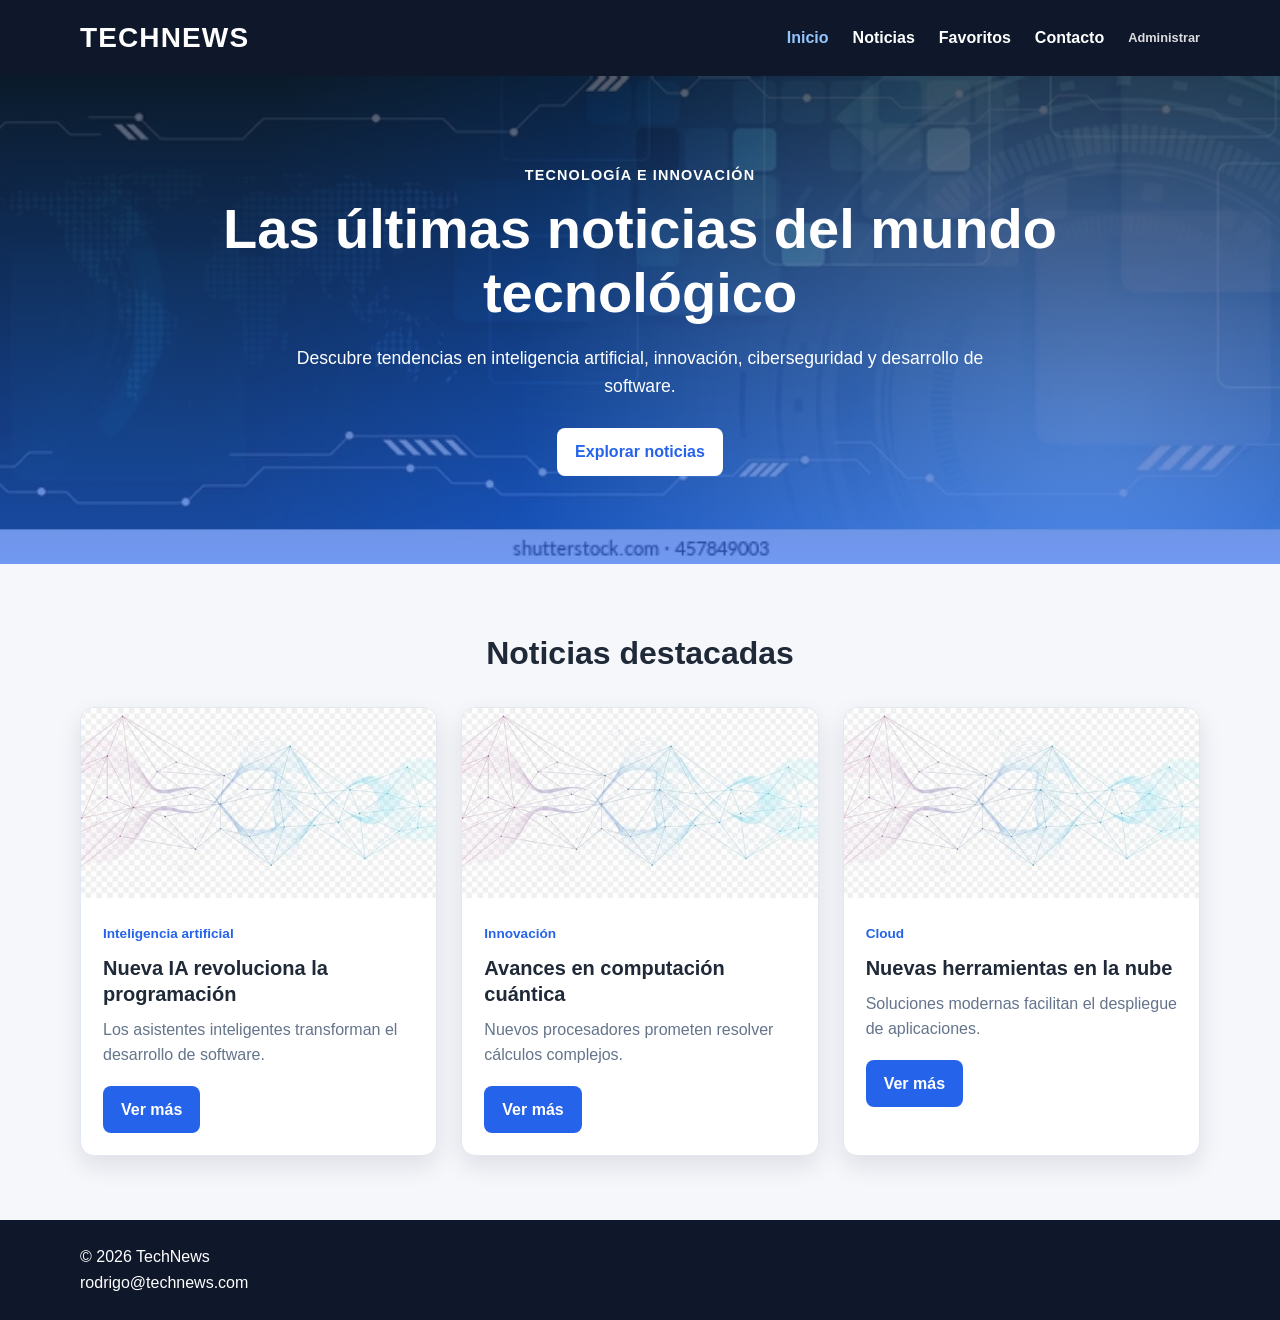
==== index.html @ 0b9430a3 "Entrega 2 TechNews funcional" ====
<!DOCTYPE html>
<html lang="es">
<head>
  <meta charset="UTF-8">
  <meta name="viewport" content="width=device-width, initial-scale=1.0">
  <meta name="description" content="TechNews, portal de noticias tecnológicas">
  <title>TechNews | Inicio</title>
  <link rel="stylesheet" href="css/styles.css">
</head>
<body>

<!-- Encabezado y menú principal -->   
  <header class="header">
    <div class="contenedor header-contenido">
      <a class="logo" href="index.html">TECHNEWS</a>
      <nav class="navegacion" aria-label="Navegación principal">
        <a class="activo" href="index.html">Inicio</a>
        <a href="noticias.html">Noticias</a>
        <a href="favoritos.html">Favoritos</a>
        <a href="contacto.html">Contacto</a>
        <a class="enlace-admin" href="admin.html">Administrar</a>
      </nav>
    </div>
  </header>

<!-- Contenido principal de la página -->

  <main>
    <section class="hero">
      <div class="contenedor hero-contenido">
        <p class="etiqueta">Tecnología e innovación</p>
        <h1>Las últimas noticias del mundo tecnológico</h1>
        <p class="hero-texto">
          Descubre tendencias en inteligencia artificial, innovación,
          ciberseguridad y desarrollo de software.
        </p>
        <a class="boton boton-claro" href="noticias.html">Explorar noticias</a>
      </div>
    </section>

    <section class="seccion contenedor">
      <h2>Noticias destacadas</h2>

      <div class="tarjetas">
        <article class="tarjeta">
          <img class="imagen-noticia" src="img/noticias.jpg" alt="Noticia sobre inteligencia artificial">
          <div class="tarjeta-contenido">
            <span class="categoria">Inteligencia artificial</span>
            <h3>Nueva IA revoluciona la programación</h3>
            <p>Los asistentes inteligentes transforman el desarrollo de software.</p>
            <a class="boton" href="detalle.html?id=1">Ver más</a>
          </div>
        </article>

        <article class="tarjeta">
          <img class="imagen-noticia" src="img/noticias.jpg" alt="Noticia sobre computación cuántica">
          <div class="tarjeta-contenido">
            <span class="categoria">Innovación</span>
            <h3>Avances en computación cuántica</h3>
            <p>Nuevos procesadores prometen resolver cálculos complejos.</p>
            <a class="boton" href="detalle.html?id=2">Ver más</a>
          </div>
        </article>

        <article class="tarjeta">
          <img class="imagen-noticia" src="img/noticias.jpg" alt="Noticia sobre herramientas en la nube">
          <div class="tarjeta-contenido">
            <span class="categoria">Cloud</span>
            <h3>Nuevas herramientas en la nube</h3>
            <p>Soluciones modernas facilitan el despliegue de aplicaciones.</p>
            <a class="boton" href="detalle.html?id=3">Ver más</a>
          </div>
        </article>
      </div>
    </section>
  </main>

<!-- Pie de página -->
 
  <footer class="footer">
    <div class="contenedor">
      <p>&copy; 2026 TechNews</p>
      <p>rodrigo@technews.com</p>
    </div>
  </footer>
</body>
</html>
---- css/styles.css ----
/* Variables de color*/
:root {
  --azul-oscuro: #0f172a;
  --azul: #2563eb;
  --azul-hover: #1d4ed8;
  --blanco: #ffffff;
  --fondo: #f5f7fb;
  --texto: #1f2937;
  --texto-suave: #64748b;
  --borde: #e2e8f0;
  --sombra: 0 10px 25px rgba(15, 23, 42, 0.1);
}

/*Configuración general*/
* {
  box-sizing: border-box;
  margin: 0;
  padding: 0;
}

html {
  scroll-behavior: smooth;
}

body {
  min-height: 100vh;
  background: var(--fondo);
  color: var(--texto);
  font-family: Arial, Helvetica, sans-serif;
  line-height: 1.6;
}

a {
  color: inherit;
}

.contenedor {
  width: min(1120px, 92%);
  margin-inline: auto;
}

/*Encabezado y navegación*/
.header {
  background: var(--azul-oscuro);
  color: var(--blanco);
}

.header-contenido {
  min-height: 76px;
  display: flex;
  align-items: center;
  justify-content: space-between;
  gap: 24px;
}

.logo {
  color: var(--blanco);
  font-size: 1.75rem;
  font-weight: 800;
  letter-spacing: 0.04em;
  text-decoration: none;
}

.navegacion {
  display: flex;
  align-items: center;
  gap: 24px;
}

.navegacion a {
  color: var(--blanco);
  font-weight: 600;
  text-decoration: none;
}

.navegacion a:hover,
.navegacion a.activo {
  color: #93c5fd;
}

/*Portada de la página de inicio*/
.hero {
  background:
    linear-gradient(rgba(15, 23, 42, 0.7), rgba(37, 99, 235, 0.65)),
    url("../img/header.webp") center / cover no-repeat;
  color: var(--blanco);
}

.hero-contenido {
  padding-block: 88px;
  text-align: center;
}

.etiqueta {
  margin-bottom: 10px;
  font-size: 0.9rem;
  font-weight: 700;
  letter-spacing: 0.08em;
  text-transform: uppercase;
}

.hero h1 {
  max-width: 850px;
  margin: 0 auto 18px;
  font-size: clamp(2rem, 5vw, 3.5rem);
  line-height: 1.15;
}

.hero-texto {
  max-width: 700px;
  margin: 0 auto 28px;
  font-size: 1.1rem;
}

/*Botones*/
.boton {
  display: inline-block;
  padding: 11px 18px;
  border: 0;
  border-radius: 8px;
  background: var(--azul);
  color: var(--blanco);
  font-weight: 700;
  text-decoration: none;
  cursor: pointer;
  transition: background 0.2s ease, transform 0.2s ease;
}

.boton:hover {
  background: var(--azul-hover);
  transform: translateY(-1px);
}

.boton-claro {
  background: var(--blanco);
  color: var(--azul);
}

.boton-claro:hover {
  background: #dbeafe;
}

/*Secciones*/
.seccion {
  padding-block: 64px;
}

.seccion > h2 {
  margin-bottom: 28px;
  text-align: center;
  font-size: 2rem;
}

/*Tarjetas de noticias*/
.tarjetas {
  display: grid;
  grid-template-columns: repeat(3, minmax(0, 1fr));
  gap: 24px;
}

.tarjeta {
  overflow: hidden;
  border: 1px solid var(--borde);
  border-radius: 14px;
  background: var(--blanco);
  box-shadow: var(--sombra);
}

.imagen-simulada {
  min-height: 170px;
  display: grid;
  place-items: center;
  background: linear-gradient(135deg, #bfdbfe, #c7d2fe);
  color: var(--azul-oscuro);
  font-size: 2.5rem;
  font-weight: 800;
}

.tarjeta-contenido {
  padding: 22px;
}

.categoria {
  display: inline-block;
  margin-bottom: 10px;
  color: var(--azul);
  font-size: 0.85rem;
  font-weight: 700;
}

.tarjeta h2,
.tarjeta h3 {
  margin-bottom: 10px;
  font-size: 1.25rem;
  line-height: 1.3;
}

.tarjeta p {
  margin-bottom: 18px;
  color: var(--texto-suave);
}

/*Cabeceras de páginas internas*/
.cabecera-pagina {
  padding-block: 55px;
  background:
    linear-gradient(rgba(15, 23, 42, 0.72), rgba(15, 23, 42, 0.72)),
    url("../img/headers.png") center / cover no-repeat;
  color: var(--blanco);
  text-align: center;
}

.cabecera-pagina h1 {
  font-size: clamp(2rem, 4vw, 3rem);
}

/*Buscador de noticias*/
.controles {
  margin-bottom: 14px;
}

.controles input {
  width: 100%;
  padding: 14px 16px;
  border: 1px solid var(--borde);
  border-radius: 9px;
  background: var(--blanco);
  font: inherit;
}

.estado {
  margin-bottom: 24px;
  color: var(--texto-suave);
}

.sr-only {
  position: absolute;
  width: 1px;
  height: 1px;
  padding: 0;
  margin: -1px;
  overflow: hidden;
  clip: rect(0, 0, 0, 0);
  white-space: nowrap;
  border: 0;
}

/*Pie de página*/
.footer {
  padding-block: 24px;
  background: var(--azul-oscuro);
  color: var(--blanco);
  text-align: left;
}

/*Diseño adaptable*/
@media (max-width: 800px) {
  .header-contenido {
    padding-block: 18px;
    flex-direction: column;
  }

  .navegacion {
    flex-wrap: wrap;
    justify-content: center;
    gap: 12px 18px;
  }

  .tarjetas {
    grid-template-columns: 1fr;
  }
}

/*Dertalle de noticias y favoritos*/
.detalle-noticia {
  overflow: hidden;
  max-width: 900px;
  margin-inline: auto;
  border: 1px solid var(--borde);
  border-radius: 14px;
  background: var(--blanco);
  box-shadow: var(--sombra);
}

.detalle-imagen {
  min-height: 300px;
  display: grid;
  place-items: center;
  background: linear-gradient(135deg, #bfdbfe, #c7d2fe);
  color: var(--azul-oscuro);
  font-size: 5rem;
  font-weight: 800;
}

.detalle-contenido {
  padding: 32px;
}

.detalle-contenido h1 {
  margin-bottom: 8px;
  font-size: clamp(2rem, 5vw, 3rem);
  line-height: 1.2;
}

.detalle-contenido > p {
  margin-bottom: 20px;
}

.metadatos {
  color: var(--texto-suave);
  font-size: 0.95rem;
}

.acciones-detalle,
.acciones-tarjeta {
  display: flex;
  flex-wrap: wrap;
  gap: 12px;
}

.boton-secundario {
  background: var(--texto-suave);
}

.boton-secundario:hover {
  background: #475569;
}

.boton-peligro {
  background: #dc2626;
}

.boton-peligro:hover {
  background: #b91c1c;
}

/*Filtro d ela página de noticias*/
.filtros {
  display: flex;
  flex-wrap: wrap;
  gap: 10px;
  margin-top: 16px;
}

.filtro {
  padding: 10px 20px;
  border: 2px solid var(--azul);
  border-radius: 8px;
  background: var(--blanco);
  color: var(--azul);
  font: inherit;
  font-weight: 700;
  cursor: pointer;
  transition: background 0.2s ease, color 0.2s ease;
}

.filtro:hover,
.filtro.activo {
  background: var(--azul);
  color: var(--blanco);
}

/*Página de contacto*/
.contacto-grid {
  display: grid;
  grid-template-columns: 0.8fr 1.2fr;
  gap: 36px;
  align-items: start;
}

.contacto-informacion,
.formulario {
  padding: 28px;
  border: 1px solid var(--borde);
  border-radius: 14px;
  background: var(--blanco);
  box-shadow: var(--sombra);
}

.contacto-informacion h2 {
  margin-bottom: 18px;
}

.contacto-informacion p {
  margin-bottom: 10px;
}

.mapa-simulado {
  min-height: 180px;
  margin-top: 24px;
  display: grid;
  place-items: center;
  border-radius: 10px;
  background: linear-gradient(135deg, #dbeafe, #c7d2fe);
  color: var(--azul-oscuro);
  font-weight: 700;
}

.campo {
  margin-bottom: 18px;
}

.campo label {
  display: block;
  margin-bottom: 6px;
  font-weight: 700;
}

.campo input,
.campo textarea {
  width: 100%;
  padding: 12px 14px;
  border: 1px solid var(--borde);
  border-radius: 8px;
  font: inherit;
}

.campo textarea {
  resize: vertical;
}

.campo input:focus,
.campo textarea:focus {
  outline: 3px solid #bfdbfe;
  border-color: var(--azul);
}

.campo .invalido {
  border-color: #dc2626;
}

.error {
  display: block;
  margin-top: 5px;
  color: #dc2626;
}

.confirmacion {
  margin-top: 16px;
  color: #15803d;
  font-weight: 700;
}

@media (max-width: 800px) {
  .contacto-grid {
    grid-template-columns: 1fr;
  }
}

/*Administración de noticias*/
.admin-grid {
  display: grid;
  grid-template-columns: 0.9fr 1.1fr;
  gap: 36px;
  align-items: start;
}

.campo select {
  width: 100%;
  padding: 12px 14px;
  border: 1px solid var(--borde);
  border-radius: 8px;
  background: var(--blanco);
  font: inherit;
}

.lista-admin {
  display: grid;
  gap: 14px;
}

.item-admin {
  display: flex;
  align-items: center;
  justify-content: space-between;
  gap: 18px;
  padding: 18px;
  border: 1px solid var(--borde);
  border-radius: 10px;
  background: var(--blanco);
  box-shadow: var(--sombra);
}

.mensaje-error {
  color: #dc2626;
}

@media (max-width: 800px) {
  .admin-grid {
    grid-template-columns: 1fr;
  }

  .item-admin {
    align-items: flex-start;
    flex-direction: column;
  }
}

.logo {
  display: flex;
  align-items: center;
}

.logo img {
  width: 150px;
  height: 55px;
  object-fit: contain;
}

.navegacion .enlace-admin {
  font-size: 0.8rem;
  opacity: 0.85;
}

/*Imagenes*/
.imagen-noticia {
  display: block;
  width: 100%;
  height: 190px;
  object-fit: cover;
}

.imagen-detalle {
  display: block;
  width: 100%;
  height: 350px;
  object-fit: cover;
}
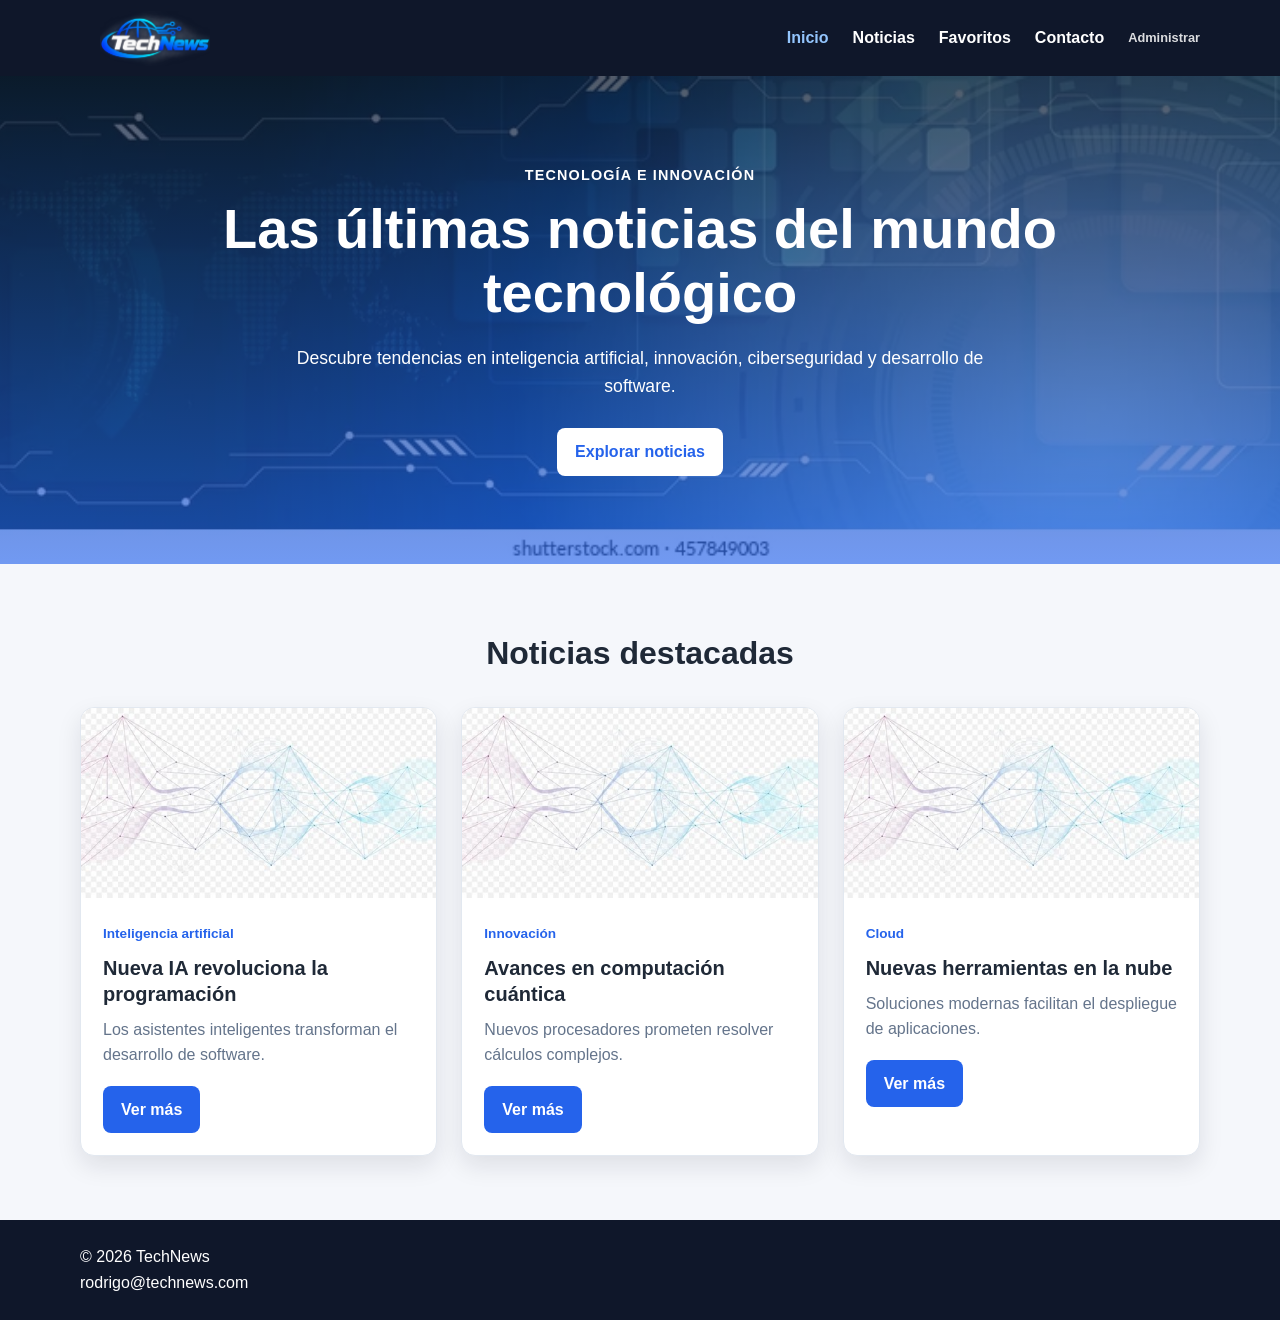
==== commit 3cc41dae: "Restaurar logo de TechNews" ====
--- a/index.html
+++ b/index.html
@@ -12,7 +12,9 @@
 <!-- Encabezado y menú principal -->   
   <header class="header">
     <div class="contenedor header-contenido">
-      <a class="logo" href="index.html">TECHNEWS</a>
+      <a class="logo" href="index.html"> 
+        <img src="img/logo.png" alt="TechNews">
+      </a>
       <nav class="navegacion" aria-label="Navegación principal">
         <a class="activo" href="index.html">Inicio</a>
         <a href="noticias.html">Noticias</a>
@@ -76,7 +78,7 @@
   </main>
 
 <!-- Pie de página -->
- 
+
   <footer class="footer">
     <div class="contenedor">
       <p>&copy; 2026 TechNews</p>
